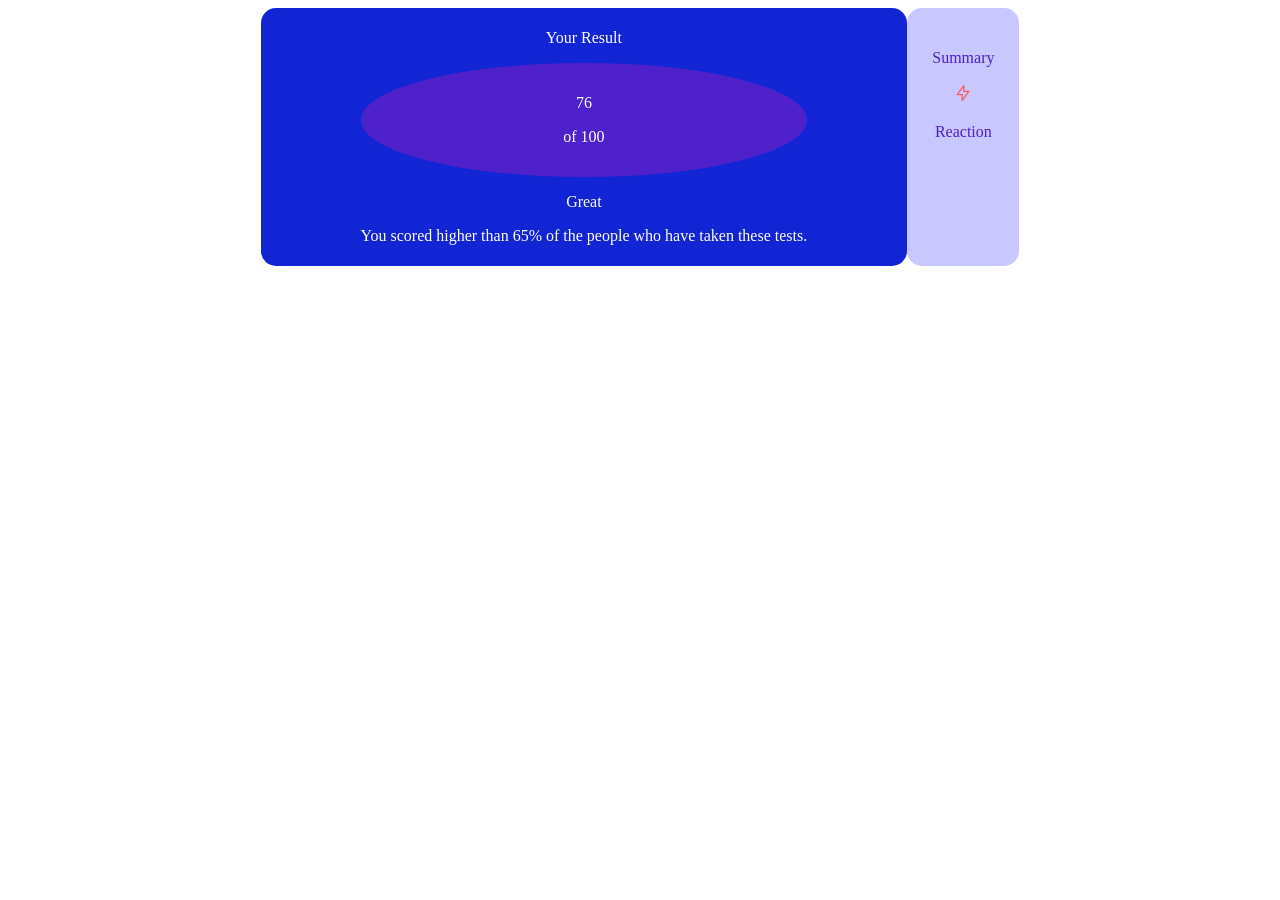
==== results-summary-component-main/index.html @ d0721967 "This is the initial commit" ====
<!DOCTYPE html>
  <html lang="en">
    <head>
      <meta charset="UTF-8">
      <meta name="viewport" content="width=device-width, initial-scale=1.0">
      <link rel="icon" type="image/png" sizes="32x32" href="./assets/images/favicon-32x32.png">
      <link rel="stylesheet" href="style.css">
      <title>Frontend Mentor | Results summary component</title>
    </head>
    <body>
        <div class="container">
          <div class="left-side-card">
            <p>Your Result</p>
            <div class="circle">
              <p>76</p>
              <p>of 100</p>
            </div>
            <p class="strong-paragraph">Great</p>
              <p>You scored higher than 65% of the people who have taken these tests.</p>
          </div>
              
              <div class="right-side-card">
                <p>Summary</p>
               <div class="reaction-card">
                <img src="assets/images/icon-reaction.svg" alt="Reaction">
                <p>Reaction</p>
                </div>
                
              </div>

            </div>

            </div>

            </div>
          </div>
              <!-- 
              76
              of 100

              Great
              You scored higher than 65% of the people who have taken these tests.
              
              Summary

              Reaction
              80 / 100

              Memory
              92 / 100

              Verbal
              61 / 100

              Visual
              72 / 100

              Continue -->
        </div>
    </body>
  </html>
---- results-summary-component-main/style.css ----
:root {
--light-red: hsl(0, 100%, 67%);
--orangey-yellow: hsl(39, 100%, 56%);
--green-teal: hsl(166, 100%, 37%);
--cobalt-blue: hsl(234, 85%, 45%);
--white: hsl(0, 0%, 100%);
--pale-blue: hsl(221, 100%, 96%);
--light-lavender: hsl(241, 100%, 89%);
-dark-gray-blue: hsl(224, 30%, 27%);
--light-slate-blue: hsl(252, 100%, 67%);
--light-royal-blue: hsl(241, 81%, 54%);
--violet-blue: hsla(256, 72%, 46%, 1);
--persian-blue: hsla(241, 72%, 46%, 0);
}
@font-face {
    font-family: 'Inter-Bold';
    src: url('assets/fonts/static/Inter-Bold.ttf');
}
@font-face {
    font-family: 'Inter-Regular';
    src: url('assets/fonts/static/Inter-Regular.ttf');
}
@font-face {
    font-family: 'Inter-Bold';
    src: url('assets/fonts/static/Inter-SemiBold.ttf');
}

@media (min-width: 375px){
    .container{
        justify-content:center;
        display:flex;
        
    }
}
.left-side-card {
    background: var(--cobalt-blue);
    border-radius: 15px;
    padding-block:5px;
    padding-inline: 100px;
    text-align: center;
    color: white;
    align-items: center;
    justify-content: center;
}
.right-side-card {
    width: auto;
    background-color: var(--light-lavender);
    border-radius: 15px;
    padding: 25px;
    text-align: center;
    color:var(--violet-blue);
    justify-content: center;
    align-items: center;
}
 .circle{
    border-radius:120%;
    background-color: var(--violet-blue);
    padding-block: 15px;
}
.strong-paragraph{
    font-weight:700px;
}
.right-side-card .right-side-card .reaction-card{
    display: inline;
}
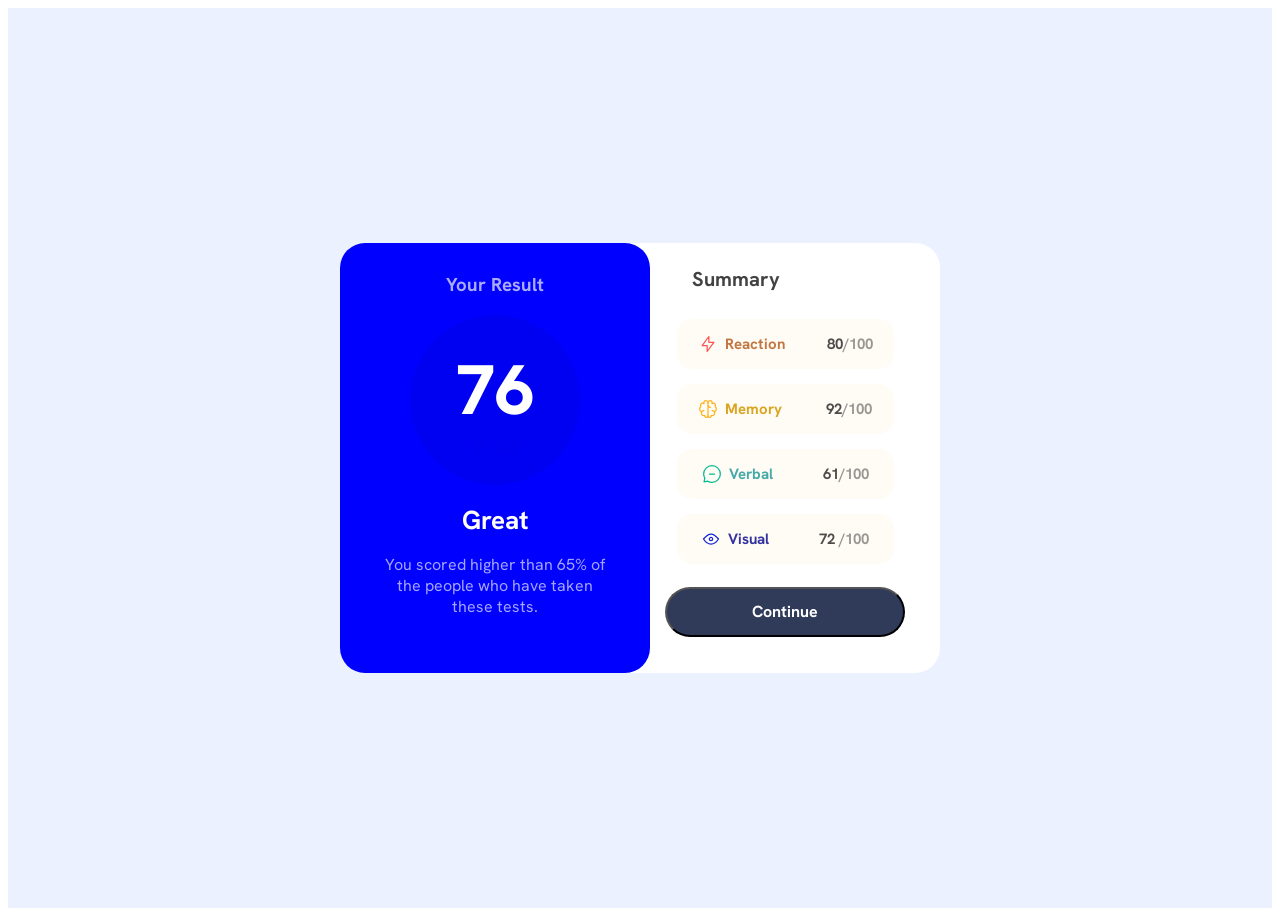
==== commit 2013a71f: "right-sided card elemets added and styled according to the given design" ====
--- a/results-summary-component-main/index.html
+++ b/results-summary-component-main/index.html
@@ -5,35 +5,79 @@
       <meta name="viewport" content="width=device-width, initial-scale=1.0">
       <link rel="icon" type="image/png" sizes="32x32" href="./assets/images/favicon-32x32.png">
       <link rel="stylesheet" href="style.css">
+      <link rel="preconnect" href="https://fonts.googleapis.com">
+      <link rel="preconnect" href="https://fonts.gstatic.com" crossorigin>
+      <link href="https://fonts.googleapis.com/css2?family=Hanken+Grotesk:ital,wght@0,100..900;1,100..900&display=swap" rel="stylesheet">
       <title>Frontend Mentor | Results summary component</title>
     </head>
     <body>
         <div class="container">
-          <div class="left-side-card">
-            <p>Your Result</p>
-            <div class="circle">
-              <p>76</p>
-              <p>of 100</p>
-            </div>
-            <p class="strong-paragraph">Great</p>
-              <p>You scored higher than 65% of the people who have taken these tests.</p>
-          </div>
-              
-              <div class="right-side-card">
-                <p>Summary</p>
-               <div class="reaction-card">
-                <img src="assets/images/icon-reaction.svg" alt="Reaction">
-                <p>Reaction</p>
+            <div class="parent">
+                <div class="left-side-card">
+                  <div class="left-side-items">
+                    <div>
+                      <h3 style="font-weight: 700; color:rgba(255, 255, 255, 0.666); font-weight: 700;">Your Result</h3>
+                    </div>
+                    <div class="circle">
+                      <span class="result" style="color:white">76</span>
+                      <span>of 100</span>
+                    </div>
+                    <div class="lower-div">
+                      <h1 style="color: rgb(255, 255, 255); font-size: 26px;">Great</h1>
+                      <p>You scored higher than 65% 
+                        of <br> the people who have taken <br> these tests.</p>
+                    </div>
+                  </div>
                 </div>
+                <div class="right-side-card">
+                  <div class="right-side-items">
+                    <div class="heading"><h2 style="color: rgba(0, 0, 0, 0.741); font-size: 20px; font-weight: bold;">Summary</h2></div>    
+                    <div class="reaction-container">
+                      <div class="left-items">
+                        <img src="assets/images/icon-reaction.svg" alt="">
+                        <span>Reaction</span>
+                      </div>
+                      <div class="right-items">
+                        <p>80<span class="outof">/100</span></p>
+                      </div>
+                    </div>
+                      <div class="memory-container">
+                      <div class="left-items">
+                        <img src="assets/images/icon-memory.svg" alt="">
+                        <span>Memory</span>
+                      </div>
+                      <div class="right-items">
+                        <p>92<span class="outof">/100</span></p>
+                      </div>
+                    </div>
+                      <div class="verbal-container">
+                      <div class="left-items">
+                        <img src="assets/images/icon-verbal.svg" alt="">
+                        <span>Verbal</span>
+                      </div>
+                      <div class="right-items">
+                        <p>61<span class="outof">/100</span></p>
+                      </div>
+                    </div>
+                     <div class="visual-container">
+                      <div class="left-items">
+                        <img src="assets/images/icon-visual.svg" alt="">
+                        <span>Visual</span>
+                      </div>
+                      <div class="right-items">
+                        <p>72 <span class="outof">/100</span></p>
+                      </div>
+                    </div>
                 
-              </div>
+                      <button class="btn" style="font-size: 16px;">Continue</button>
+                    
+                  </div>
+                </div>
 
             </div>
 
-            </div>
+        </div>
 
-            </div>
-          </div>
               <!-- 
               76
               of 100
@@ -56,6 +100,6 @@
               72 / 100
 
               Continue -->
-        </div>
+        
     </body>
   </html>
--- a/results-summary-component-main/style.css
+++ b/results-summary-component-main/style.css
@@ -1,3 +1,4 @@
+@import url('https://fonts.googleapis.com/css2?family=Hanken+Grotesk:ital,wght@0,100..900;1,100..900&display=swap');
 :root {
 --light-red: hsl(0, 100%, 67%);
 --orangey-yellow: hsl(39, 100%, 56%);
@@ -6,15 +7,15 @@
 --white: hsl(0, 0%, 100%);
 --pale-blue: hsl(221, 100%, 96%);
 --light-lavender: hsl(241, 100%, 89%);
--dark-gray-blue: hsl(224, 30%, 27%);
+--dark-gray-blue: hsl(224, 30%, 27%);
 --light-slate-blue: hsl(252, 100%, 67%);
 --light-royal-blue: hsl(241, 81%, 54%);
 --violet-blue: hsla(256, 72%, 46%, 1);
 --persian-blue: hsla(241, 72%, 46%, 0);
 }
 @font-face {
-    font-family: 'Inter-Bold';
-    src: url('assets/fonts/static/Inter-Bold.ttf');
+    font-family: 'Hanken-Grotes';
+    src: url('assets/fonts/static/HankenGrotesk-VariableFont_wght.ttf');
 }
 @font-face {
     font-family: 'Inter-Regular';
@@ -25,41 +26,153 @@
     src: url('assets/fonts/static/Inter-SemiBold.ttf');
 }
 
+* {
+    font-family: "Hanken Grotesk", sans-serif;
+    font-optical-sizing: auto;
+}
+
 @media (min-width: 375px){
     .container{
         justify-content:center;
         display:flex;
-        
+        background-color: var(--pale-blue);
     }
+    
 }
-.left-side-card {
-    background: var(--cobalt-blue);
-    border-radius: 15px;
-    padding-block:5px;
-    padding-inline: 100px;
-    text-align: center;
-    color: white;
+.parent{
+    background-color: var(--pale-blue);
+    width: auto;
+    height: 100vh;
+    display: flex;
+    justify-content: center;
+    align-items: center;
+    border-radius: 0px 25px 25px 0px;
+}
+.left-side-card{
+    background-color:rgb(0, 0, 255);
+    width: 310px;
+    height: 430px;
+    border-radius: 25px;
+    z-index: 1;
+}
+
+.left-side-items{
+    display: flex;
+    flex-direction: column;
+    justify-content: center;
+    height: 400px;
+    align-items:center;
+}
+.right-side-card{
+    align-items: center;
+    background-color:var(--white);
+    width: 310px;
+    height: 430px;
+    margin-left: -20px;
+    border-radius: 0px 25px 25px 0px;
+}
+.lower-div{
     align-items: center;
     justify-content: center;
+    text-align: center;
+    color: #ffffffa5;
 }
-.right-side-card {
-    width: auto;
-    background-color: var(--light-lavender);
-    border-radius: 15px;
-    padding: 25px;
-    text-align: center;
-    color:var(--violet-blue);
+.circle{
+    display: flex;
+    flex-direction: column;
     justify-content: center;
     align-items: center;
+    background-color: rgba(14, 14, 146, 0.116);
+    width: 170px;
+    height: 170px;
+    border-radius: 50%;
+    color: rgba(14, 14, 146, 0.116);
+    filter: blur();
 }
- .circle{
-    border-radius:120%;
-    background-color: var(--violet-blue);
-    padding-block: 15px;
+.right-side-items{
+    display: flex;
+    flex-direction: column;
+    justify-content: center;
+    align-items:center;
+    background-color: var(--white);
+    height: 400px;
+    border-radius: 0px 25px 25px 0px;
+    text-align: left;
+    font-weight: 700;
+    font-size: 15px;
+    gap: 10px;
 }
-.strong-paragraph{
-    font-weight:700px;
+.reaction-container{
+    border-radius: 15px;
+    width: 70%;
+    display: flex;
+    align-items: center;
+    justify-content: center;
+    background-color:rgba(255, 228, 196, 0.166);
+    justify-content: space-around;
+    margin-bottom: 5px;
+    color:rgba(178, 85, 19, 0.795) ;
 }
-.right-side-card .right-side-card .reaction-card{
-    display: inline;
+.memory-container{
+    border-radius: 15px;
+    width: 70%;
+    display: flex;
+    align-items: center;
+    justify-content: center;
+    background-color:rgba(255, 228, 196, 0.166);
+    justify-content: space-around;
+    margin-bottom: 5px;
+    color:goldenrod;
+}
+.verbal-container{
+    border-radius: 15px;
+    width: 70%;
+    display: flex;
+    align-items: center;
+    justify-content: center;
+    background-color:rgba(255, 228, 196, 0.166);
+    justify-content: space-around;
+    margin-bottom: 5px;
+    color:rgba(0, 139, 139, 0.729);
+}
+.visual-container{
+    border-radius: 15px;
+    width: 70%;
+    display: flex;
+    align-items: center;
+    justify-content: center;
+    background-color:rgba(255, 228, 196, 0.166);
+    justify-content: space-around;
+    margin-bottom: 5px;
+    color: rgba(0, 0, 139, 0.805);
+}
+.heading{
+    width: 60%;
+    text-align: left;
+}
+.result{
+    font-size: 70px;
+    color: white;
+    font-weight: 800;
+}
+.left-items{
+    display: flex;
+    align-items: center;
+    justify-content: center;
+    gap: 7px;
+}
+.btn{
+    border-radius: 25px;
+    background-color: var(--dark-gray-blue);
+    color: #fff;
+    width: 240px;
+    height: 50px;
+    font-weight: bold;
+    margin-top: 8px;
+}
+.right-items{
+    color: rgba(0, 0, 0, 0.696);
+}
+.outof{
+    color: rgba(0, 0, 0, 0.4);
 }
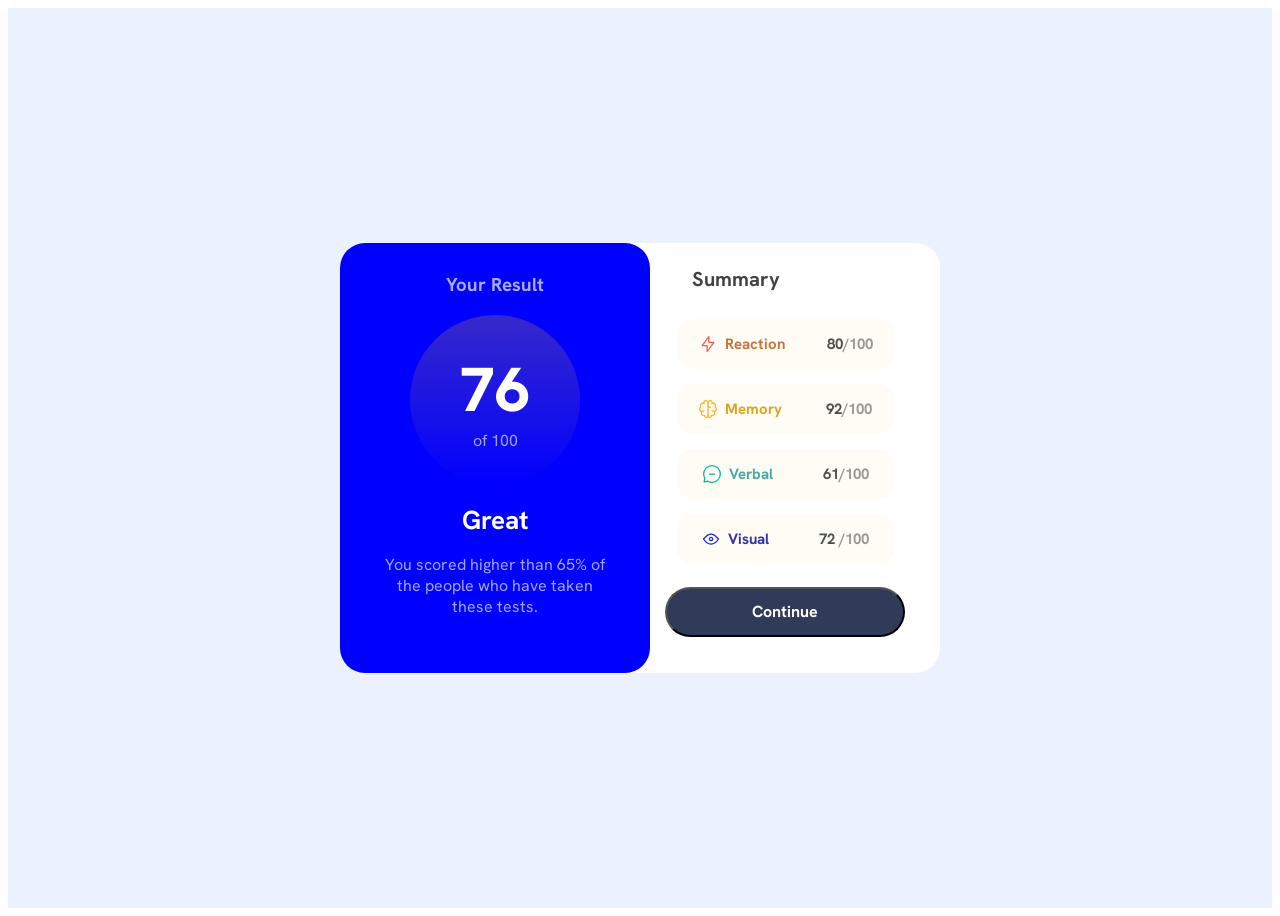
==== commit 2b13c51b: "Liner Gradient added on circle and final styling improved" ====
--- a/results-summary-component-main/index.html
+++ b/results-summary-component-main/index.html
@@ -20,7 +20,7 @@
                     </div>
                     <div class="circle">
                       <span class="result" style="color:white">76</span>
-                      <span>of 100</span>
+                      <span style="color: rgba(255, 255, 255, 0.627);">of 100</span>
                     </div>
                     <div class="lower-div">
                       <h1 style="color: rgb(255, 255, 255); font-size: 26px;">Great</h1>
--- a/results-summary-component-main/style.css
+++ b/results-summary-component-main/style.css
@@ -82,12 +82,13 @@
     flex-direction: column;
     justify-content: center;
     align-items: center;
-    background-color: rgba(14, 14, 146, 0.116);
+    /* background-color: rgba(14, 14, 146, 0.116); */
     width: 170px;
     height: 170px;
     border-radius: 50%;
     color: rgba(14, 14, 146, 0.116);
-    filter: blur();
+    background:linear-gradient(to bottom,#3629ca,rgb(0, 0, 255));
+    
 }
 .right-side-items{
     display: flex;
@@ -151,7 +152,7 @@
     text-align: left;
 }
 .result{
-    font-size: 70px;
+    font-size: 62px;
     color: white;
     font-weight: 800;
 }
